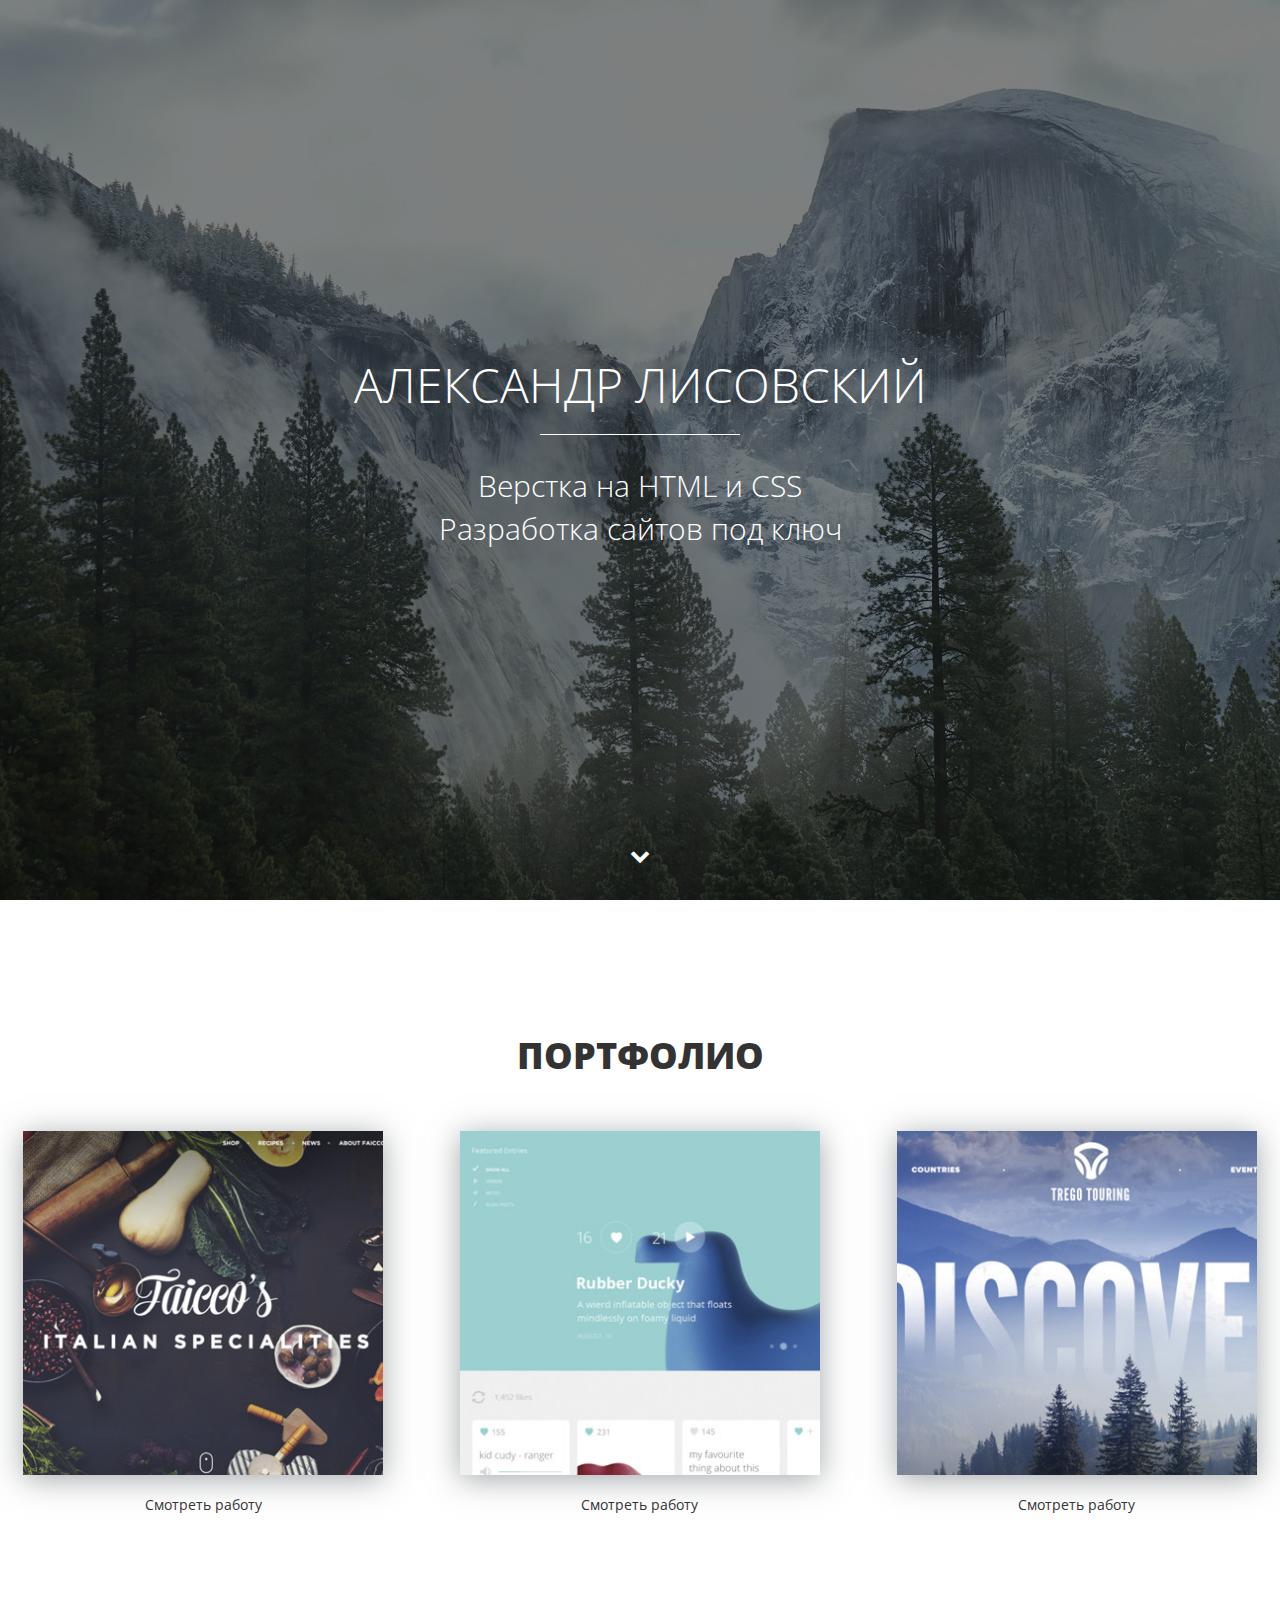
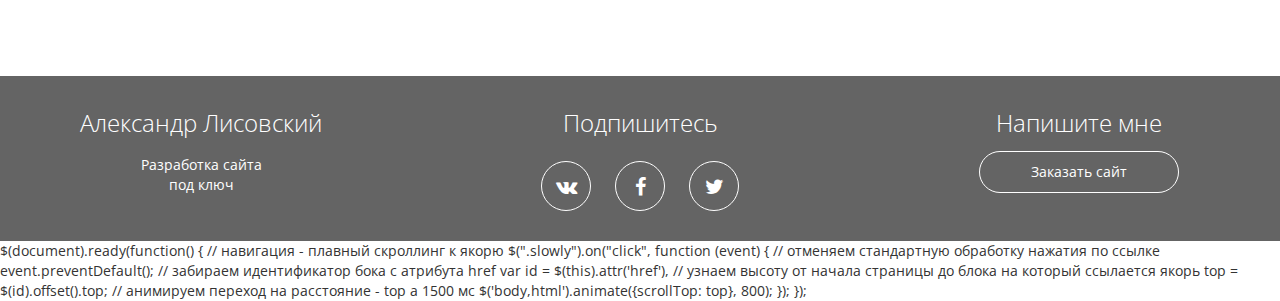
==== index.html @ f3f807dd "загружены все файлы и папки" ====
<!DOCTYPE html>
<html lang="ru">
<head>
  <meta charset="utf-8">
  <meta http-equiv="X-UA-Compatible" content="IE=edge">
  <meta name="viewport" content="width=device-width, initial-scale=1">
  <meta property="og:url" content="">
  <meta property="og:type" content="website">
  <meta property="og:title" content="Александр Лисовский - верстка сайтов на HTML и CSS">
  <meta property="og:image" content="">
  <meta property="og:description" content="Закажите разработку сайта без посредников от 5 990 рублей">
  <meta property="og:site_name" content="Портфолио верстальщика">
  <meta property="article:author" content="Александр Лисовский">
  <title>Александр Лисовский - Портфолио</title>
  <link href="https://fonts.googleapis.com/css?family=Open+Sans:400,700&amp;subset=cyrillic" rel="stylesheet">
  <link href="css/bootstrap.min.css" rel="stylesheet">
  <link rel="stylesheet" href="css/fontello.css">
  <link rel="stylesheet" href="css/fontello-embedded.css">
  <link href="css/style.css" rel="stylesheet">
  <link rel="shortcut icon" type="image/x-icon" href="favicon.ico">
    <!--[if lt IE 9]>
      <script src="https://oss.maxcdn.com/html5shiv/3.7.3/html5shiv.min.js"></script>
      <script src="https://oss.maxcdn.com/respond/1.4.2/respond.min.js"></script>
    <![endif]-->
  </head>
  <body>
    <div class="main">
      <div class="main-overlay"></div>
      <div class="wrapper">
        <div class="main-header">
          <h1>АЛЕКСАНДР ЛИСОВСКИЙ</h1>
          <div class="main-line"></div>
          <p>Верстка на HTML и CSS <br> Разработка сайтов под ключ</p>
        </div>
      </div>
      <a class="main-down" href="#portfolio"><i class="icon-down"></i></a>
    </div>
    <div class="portfolio" id="portfolio">
      <div class="contener">
        <h2 class="section-header">Портфолио</h2>
        <div class="row">
          <div class="col-md-4">
            <div class="portfolio-block">
              <img src="img/portfolio/1.jpg" alt="Работа №1">
              <a data-toggle="modal" data-work='work-1' href="#work">Смотреть работу</a>
          </div>
          </div>
          <div class="col-md-4">
            <div class="portfolio-block">
              <img src="img/portfolio/2.jpg" alt="Работа №2">
              <a data-toggle="modal" data-work='work-2' href="#work">Смотреть работу</a>
          </div>
          </div>
          <div class="col-md-4">
            <div class="portfolio-block">
              <img src="img/portfolio/3.jpg" alt="Работа №3">
              <a data-toggle="modal" data-work='work-3' href="#work">Смотреть работу</a>
          </div>
          </div>
        </div>
      </div>  
    </div>
    <div class="footer">
      <div class="container">
        <div class="row">
          <div class="col-md-3">
            <strong>Александр Лисовский</strong>
            <p>Разработка сайта <br>под ключ</p>
          </div>
          <div class="col-md-6">
            <strong>Подпишитесь</strong>
            <div class="social-links">
              <a href="https://vk.me/sp.lisouski"><i class="icon-vk"></i></a>
              <a href="https://www.facebook.com/profile.php?id=100017252944484"><i class="icon-facebook"></i></a>
              <a href="https://twitter.com/spadarBruce"><i class="icon-twitter"></i></a>
            </div>
          </div>
          <div class="col-md-3">
            <strong>Напишите мне</strong>
            <a href="https://vk.me/sp.lisouski" class="offer-btn">Заказать сайт</a></div>
        </div>
      </div>
    </div>

    <!-- Всплывающие окна -->
    <div class="modal fade" id="work" role="dialog">
      <div class="modal-dialog" role="document">
        <div class="modal-content">
          <div class="modal-header">
            <button type="button" class="close" data-dismiss="modal" aria-label="Close">
            <span aria-hidden="true">&times;</span></button>
            <h4 class="modal-title">Описание проекта</h4>
          </div> 
          <div class="modal-body">
            
          </div>
        </div> 
      </div>
    </div>
            <!--<div class="row">
              <div class="col-lg-5">
                <img src="img/portfolio/2.jpg" alt="Вторая работа">
              </div>
              <div class="col-lg-7">
                <h4>Сайт для второй работы</h4>
                <p>Описание сайта</p>
                <a href="https://vk.me/sp.lisouski" class="modal-btn">Заказать такой сайт</a>
              </div>
            </div>
            
    <!-- jQuery (necessary for Bootstrap's JavaScript plugins) -->
    <script src="https://ajax.googleapis.com/ajax/libs/jquery/1.12.4/jquery.min.js"></script>
    <script src="js/bootstrap.min.js"></script>
    <script>
      $(function() {
        var link = $('a[data-toggle="modal"]');
        link.on('click', function(event) {
          var work = $(this).attr('data-work');
          var modal = $('.modal');
          modal.find('modal-body').load(work+'.html');
        });
      });
    </script>
    <!-- <script> -->
      $(document).ready(function() {
        // навигация - плавный скроллинг к якорю
        $(".slowly").on("click", function (event) {
        // отменяем стандартную обработку нажатия по ссылке
        event.preventDefault();
        // забираем идентификатор бока с атрибута href
        var id = $(this).attr('href'),
        // узнаем высоту от начала страницы до блока на который ссылается якорь
        top = $(id).offset().top;
        // анимируем переход на расстояние - top а 1500 мс
        $('body,html').animate({scrollTop: top}, 800);
        });
      });
    </script>
  </body>
  </html>
---- css/fontello.css ----
@font-face {
  font-family: 'fontello';
  src: url('../font/fontello.eot?9081399');
  src: url('../font/fontello.eot?9081399#iefix') format('embedded-opentype'),
       url('../font/fontello.woff2?9081399') format('woff2'),
       url('../font/fontello.woff?9081399') format('woff'),
       url('../font/fontello.ttf?9081399') format('truetype'),
       url('../font/fontello.svg?9081399#fontello') format('svg');
  font-weight: normal;
  font-style: normal;
}
/* Chrome hack: SVG is rendered more smooth in Windozze. 100% magic, uncomment if you need it. */
/* Note, that will break hinting! In other OS-es font will be not as sharp as it could be */
/*
@media screen and (-webkit-min-device-pixel-ratio:0) {
  @font-face {
    font-family: 'fontello';
    src: url('../font/fontello.svg?9081399#fontello') format('svg');
  }
}
*/
 
 [class^="icon-"]:before, [class*=" icon-"]:before {
  font-family: "fontello";
  font-style: normal;
  font-weight: normal;
  speak: none;
 
  display: inline-block;
  text-decoration: inherit;
  width: 1em;
  margin-right: .2em;
  text-align: center;
  /* opacity: .8; */
 
  /* For safety - reset parent styles, that can break glyph codes*/
  font-variant: normal;
  text-transform: none;
 
  /* fix buttons height, for twitter bootstrap */
  line-height: 1em;
 
  /* Animation center compensation - margins should be symmetric */
  /* remove if not needed */
  margin-left: .2em;
 
  /* you can be more comfortable with increased icons size */
  /* font-size: 120%; */
 
  /* Font smoothing. That was taken from TWBS */
  -webkit-font-smoothing: antialiased;
  -moz-osx-font-smoothing: grayscale;
 
  /* Uncomment for 3D effect */
  /* text-shadow: 1px 1px 1px rgba(127, 127, 127, 0.3); */
}
 
.icon-down:before { content: '\e800'; } /* '' */
.icon-emo-happy:before { content: '\e801'; } /* '' */
.icon-twitter:before { content: '\f099'; } /* '' */
.icon-facebook:before { content: '\f09a'; } /* '' */
.icon-vk:before { content: '\f189'; } /* '' */
---- css/fontello-embedded.css ----
@font-face {
  font-family: 'fontello';
  src: url('../font/fontello.eot?9045192');
  src: url('../font/fontello.eot?9045192#iefix') format('embedded-opentype'),
       url('../font/fontello.svg?9045192#fontello') format('svg');
  font-weight: normal;
  font-style: normal;
}
@font-face {
  font-family: 'fontello';
  src: url('[data-uri]') format('woff'),
       url('[data-uri]') format('truetype');
}
/* Chrome hack: SVG is rendered more smooth in Windozze. 100% magic, uncomment if you need it. */
/* Note, that will break hinting! In other OS-es font will be not as sharp as it could be */
/*
@media screen and (-webkit-min-device-pixel-ratio:0) {
  @font-face {
    font-family: 'fontello';
    src: url('../font/fontello.svg?9045192#fontello') format('svg');
  }
}
*/
 
 [class^="icon-"]:before, [class*=" icon-"]:before {
  font-family: "fontello";
  font-style: normal;
  font-weight: normal;
  speak: none;
 
  display: inline-block;
  text-decoration: inherit;
  width: 1em;
  margin-right: .2em;
  text-align: center;
  /* opacity: .8; */
 
  /* For safety - reset parent styles, that can break glyph codes*/
  font-variant: normal;
  text-transform: none;
     
  /* fix buttons height, for twitter bootstrap */
  line-height: 1em;
 
  /* Animation center compensation - margins should be symmetric */
  /* remove if not needed */
  margin-left: .2em;
 
  /* you can be more comfortable with increased icons size */
  /* font-size: 120%; */
 
  /* Uncomment for 3D effect */
  /* text-shadow: 1px 1px 1px rgba(127, 127, 127, 0.3); */
}
.icon-down:before { content: '\e800'; } /* '' */
.icon-emo-happy:before { content: '\e801'; } /* '' */
.icon-twitter:before { content: '\f099'; } /* '' */
.icon-facebook:before { content: '\f09a'; } /* '' */
.icon-vk:before { content: '\f189'; } /* '' */
---- css/style.css ----
body {
	font-family: 'Open Sans', sans-serif;
}
html {
	font-family: 10px;
}
a:active, a:visited, a:focus {
	text-decoration: none;
	outline: none;
}
.wrapper {
	display:table-cell;
	vertical-align:middle;
}
.main {
	position: relative;
	width: 100%;
	display:table;
	text-align: center;
	color: #fff;
	height: 100vh;
	background: #000 url(../img/main-bg.jpg) center center no-repeat;
}
.main-overlay {
	position: absolute;
	z-index: 1;
	width: 100%;
	height: 100%;
	background-color: rgba(0,0,0,0.5);
}
.main-header {
	position: relative;
	z-index: 2;
}
.main h1 {
	margin-bottom: 1.4rem;
	font-weight: 300;
	text-transform: uppercase;
	font-size: 4.8rem;
}
.main p {
	font-size: 3rem;
	font-weight: 300;
}
.main-line	{
	width: 200px;
	height: 1px;
	background-color: #fff;
	margin: 0 auto;
}
.main-down {
	position: absolute;
	bottom: 2rem;
	color: #fff;
	z-index: 4;
	display: inline-block;
	font-size: 2rem;
	width: 50px;
	left: 50%;
	margin-left: -25px;
	height: 50px;
	border-radius: 50%;
	border: 1px solid transparent;
	line-height: 50px;
	transition: 0.2s;
}
.main-down:hover {
	color: #fff;
	border-color: #fff;
}
/*Секция с портфолио*/
.portfolio {
	padding: 10rem 0px;
	text-align: center;
}
.section-header {
	text-transform: uppercase;
	font-weight: 800;
	font-size: 3.6rem;
	margin-bottom: 5rem;
}
.portfolio img {
	width: 100%;
	max-width: 360px;
	box-shadow: 0px 4px 29px 0px rgba(87, 92, 97, 0.54);
}
.portfolio a {
	display: block;
	margin: 2rem auto 6rem;
	color: #333;
	width: 17rem;
	border-bottom: 1px solid transparent;
}
.portfolio a:hover {
	text-decoration: none;
	border-bottom: 1px dotted #333;
}
/*Секция - подвал*/
.footer {
	background-color: #646464;
	color: #fff;
	text-align: center;
	padding: 3rem 0;
}
.footer strong {
	font-weight: 300;
	font-size: 2.4rem;
}
.social-links {
	margin-top: 2rem;
}
.social-links a {
	width: 5rem;
	height: 5rem;
	line-height: 5rem;
	display: inline-block;
	color: #fff;
	border: solid 1px #fff;
	border-radius: 50%;
	margin-left: 1rem;
	margin-right: 1rem;
	font-size: 2rem;
	transition: 0.2s;
}
.social-links a:hover {
	background-color: #fff;
	color: #646464;
}
.offer-btn {
	display: block;
	width: 80%;
	max-width: 200px;
	margin: 1rem auto;
	border: 1px solid #fff;
	padding-top: 1rem;
	padding-bottom: 1rem;
	color: #fff;
	border-radius: 100px;
	transition: 0.2s;
}
.offer-btn:hover {
	background-color: #fff;
	text-decoration: none;
	color: #646464;
}
.modal img {
	width: 100%;
}
.modal-title {
	font-weight: 800;
	font-size: 2rem;
}
.close {
	background-color: transparent;
	border: none;
	font-size: 2.5rem;
	position: absolute;
	right: 2rem;
	top: 1rem;
}
.modal-btn {
	display: inline-block;
	border: 1px solid #333;
	padding: 10px 20px;
	color: #333;
	border-radius: 5px;
}
.modal-btn:hover {
	background-color: #333;
	color: #fff;
	text-decoration: none;
}
@media (min-width: 0px) and (max-width: 767px) {
	html {
		font-size: 7px;
	}
	.footer strong {
		margin: 3rem 0 2rem;
		display: inline-block;
	}
	.social-links a {
		font-size: 1.5rem;	
	}
}
@media (min-width: 768px) and (max-width: 991px) {
	.footer strong {
		margin: 3rem 0 2rem;
		display: inline-block;
}
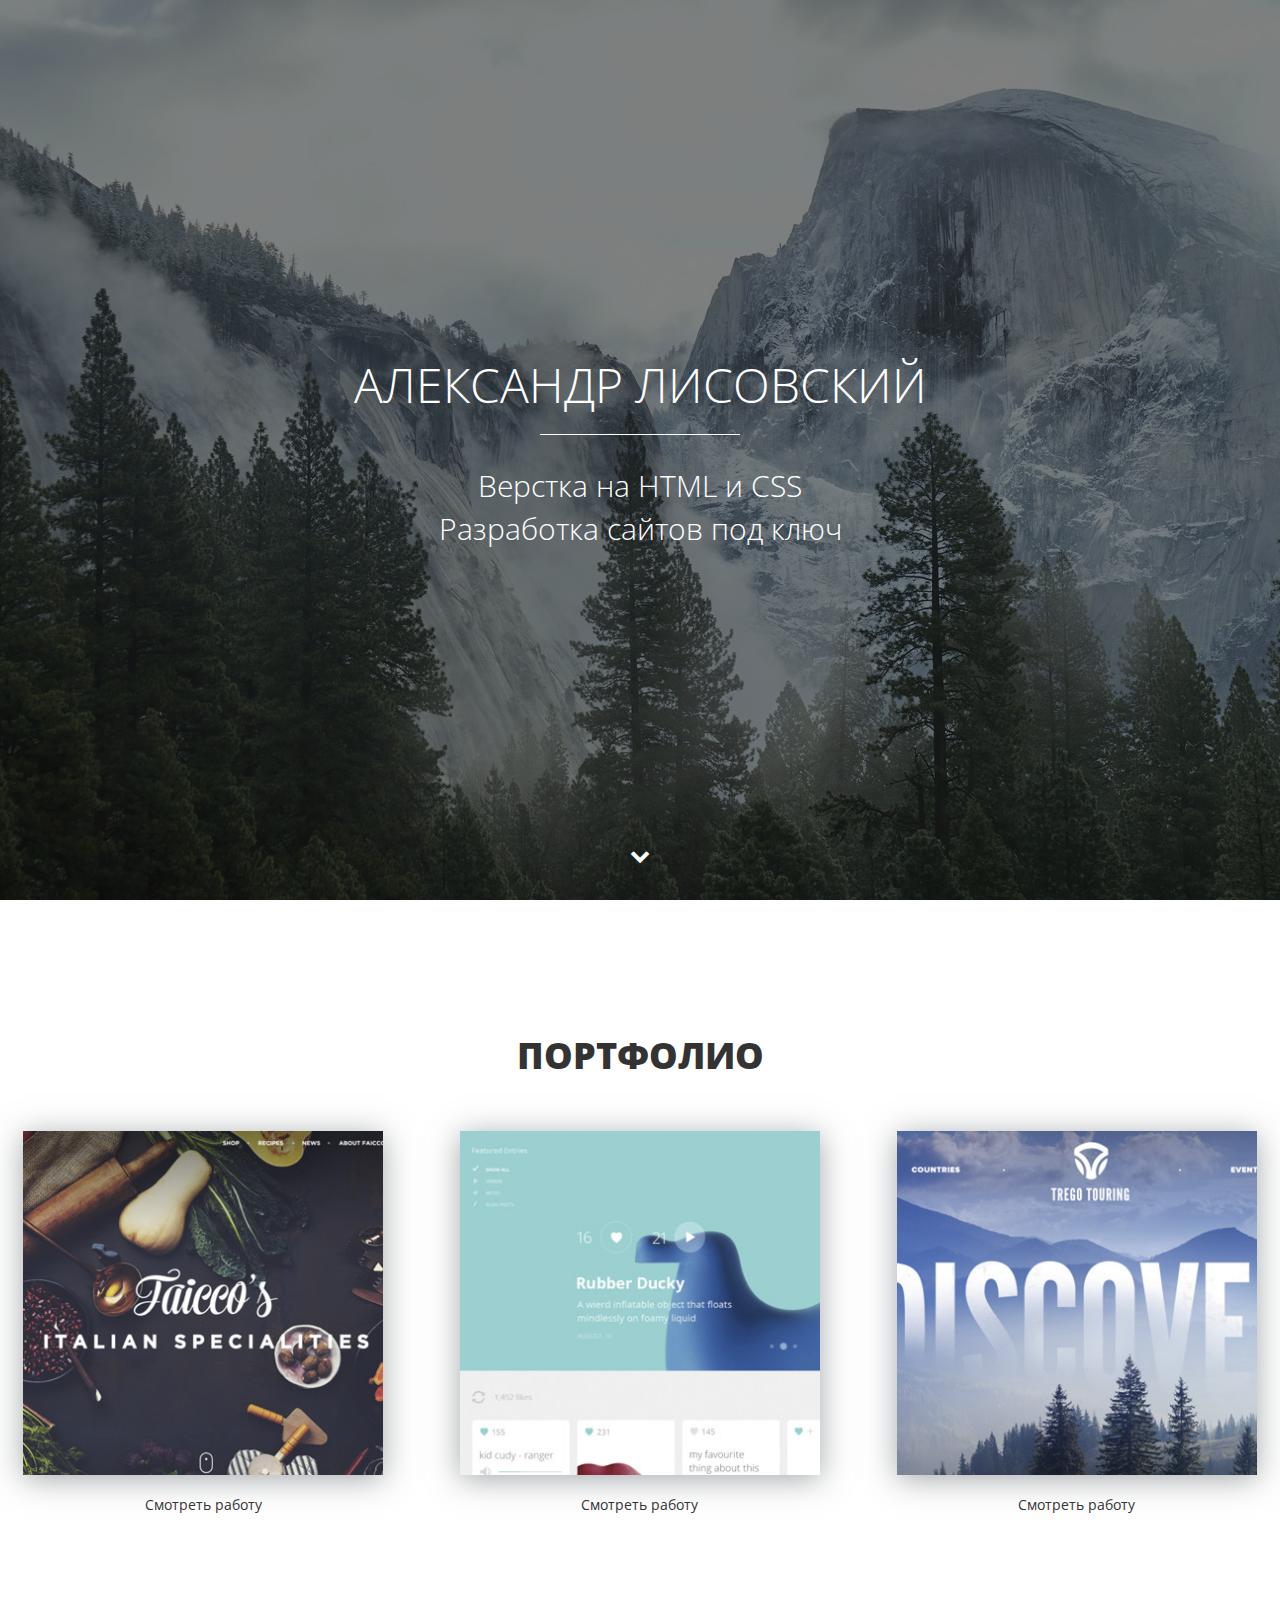
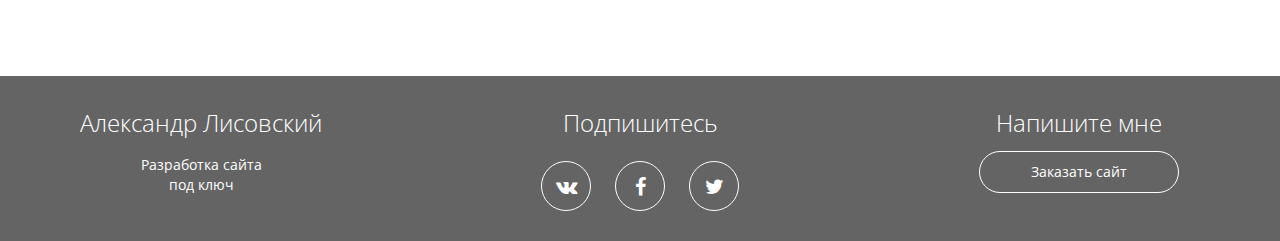
==== commit f8ea988f: "index.html скролл" ====
--- a/index.html
+++ b/index.html
@@ -33,7 +33,7 @@
           <p>Верстка на HTML и CSS <br> Разработка сайтов под ключ</p>
         </div>
       </div>
-      <a class="main-down" href="#portfolio"><i class="icon-down"></i></a>
+      <a class="main-down slowly" href="#portfolio"><i class="icon-down"></i></a>
     </div>
     <div class="portfolio" id="portfolio">
       <div class="contener">
@@ -121,17 +121,13 @@
         });
       });
     </script>
-    <!-- <script> -->
+    <script>
       $(document).ready(function() {
-        // навигация - плавный скроллинг к якорю
+
         $(".slowly").on("click", function (event) {
-        // отменяем стандартную обработку нажатия по ссылке
         event.preventDefault();
-        // забираем идентификатор бока с атрибута href
         var id = $(this).attr('href'),
-        // узнаем высоту от начала страницы до блока на который ссылается якорь
         top = $(id).offset().top;
-        // анимируем переход на расстояние - top а 1500 мс
         $('body,html').animate({scrollTop: top}, 800);
         });
       });
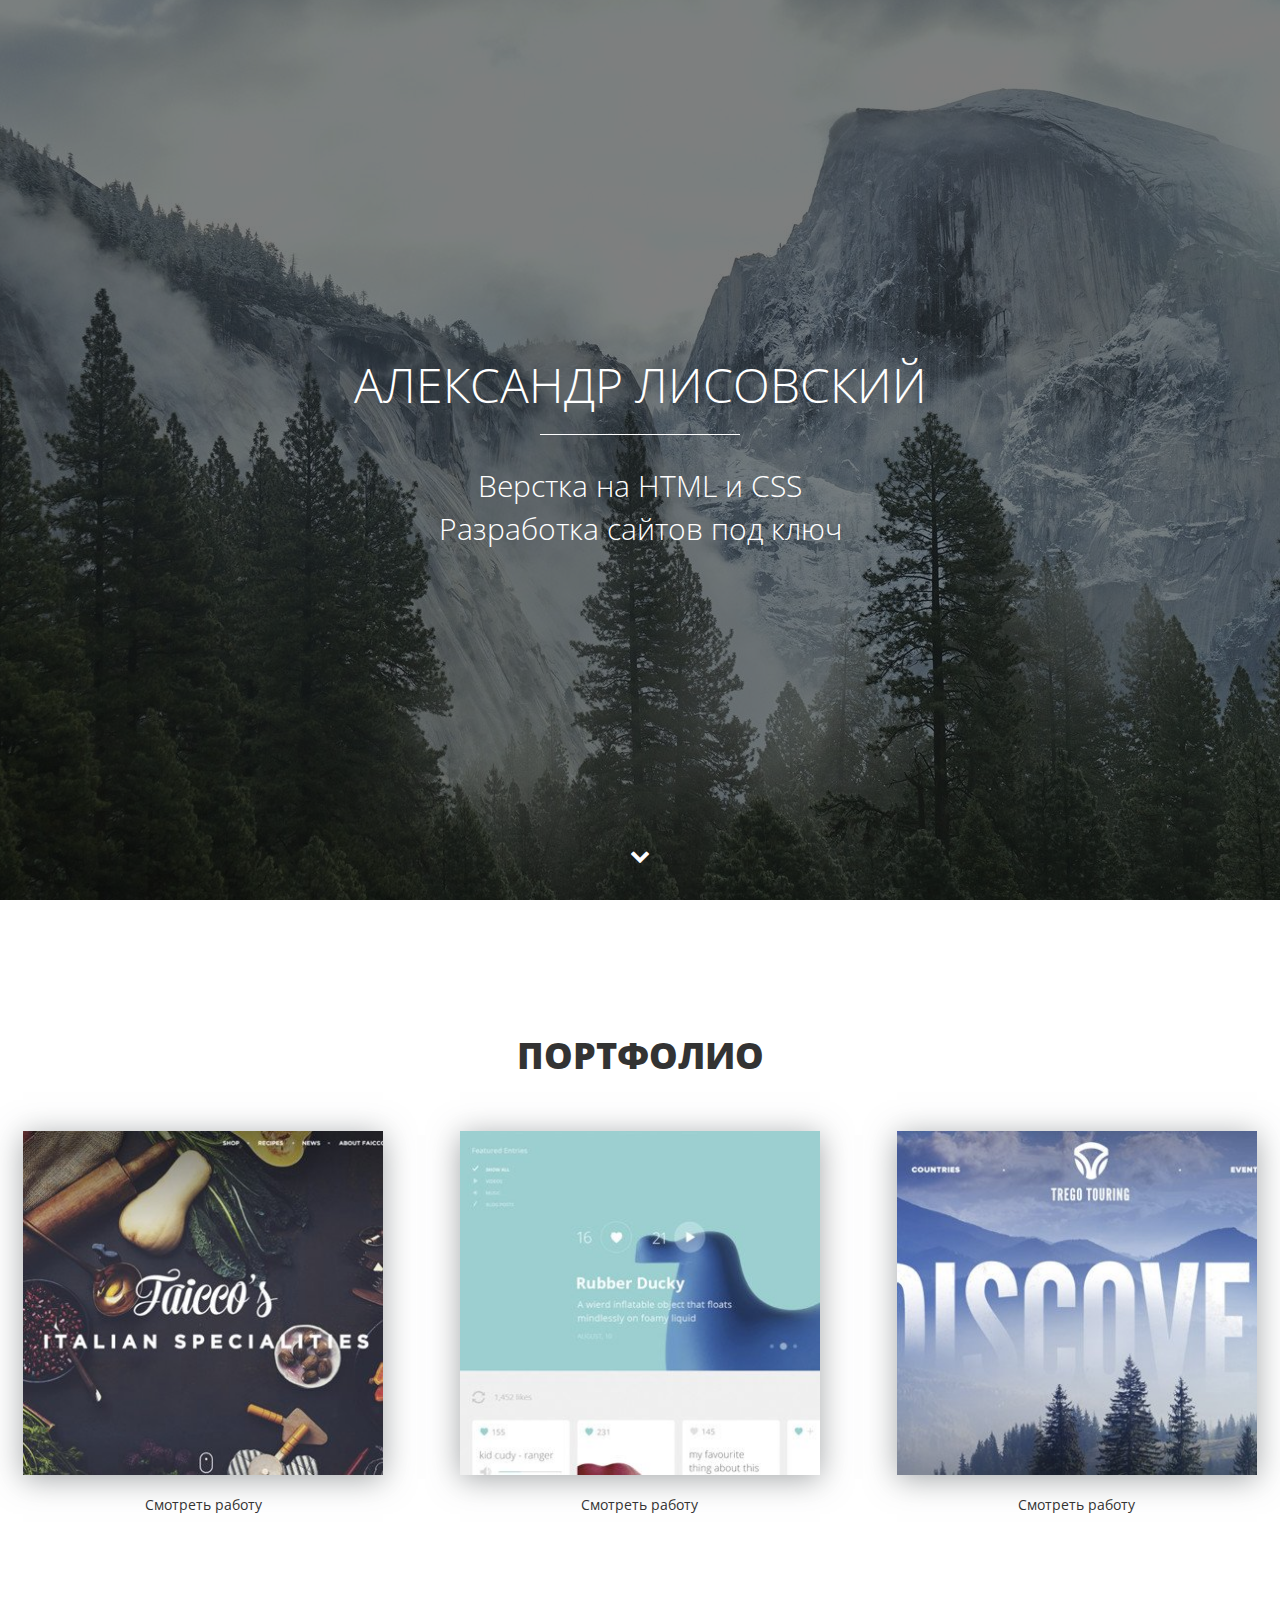
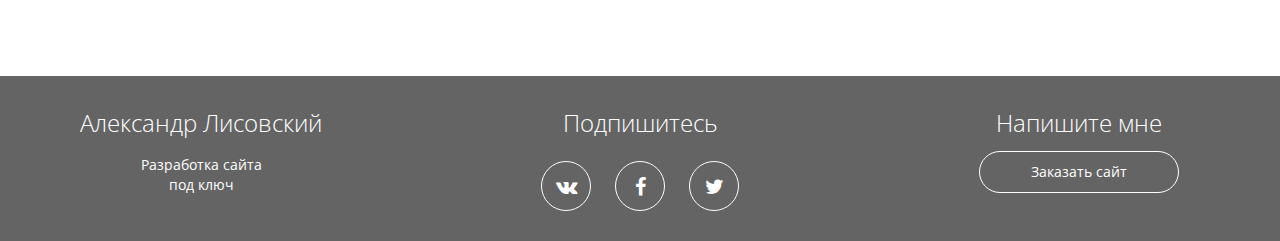
==== commit e930d529: "Добавление скрипта параллакс" ====
--- a/index.html
+++ b/index.html
@@ -24,7 +24,7 @@
     <![endif]-->
   </head>
   <body>
-    <div class="main">
+    <div class="main parallax-window" data-parallax="scroll" data-speed="0.1" data-image-src="img/main-bg.jpg">
       <div class="main-overlay"></div>
       <div class="wrapper">
         <div class="main-header">
@@ -111,13 +111,14 @@
     <!-- jQuery (necessary for Bootstrap's JavaScript plugins) -->
     <script src="https://ajax.googleapis.com/ajax/libs/jquery/1.12.4/jquery.min.js"></script>
     <script src="js/bootstrap.min.js"></script>
+    <script src="js/parallax.min.js"></script>
     <script>
       $(function() {
         var link = $('a[data-toggle="modal"]');
         link.on('click', function(event) {
           var work = $(this).attr('data-work');
           var modal = $('.modal');
-          modal.find('modal-body').load(work+'.html');
+          modal.find('.modal-body').load(work+'.html');
         });
       });
     </script>
